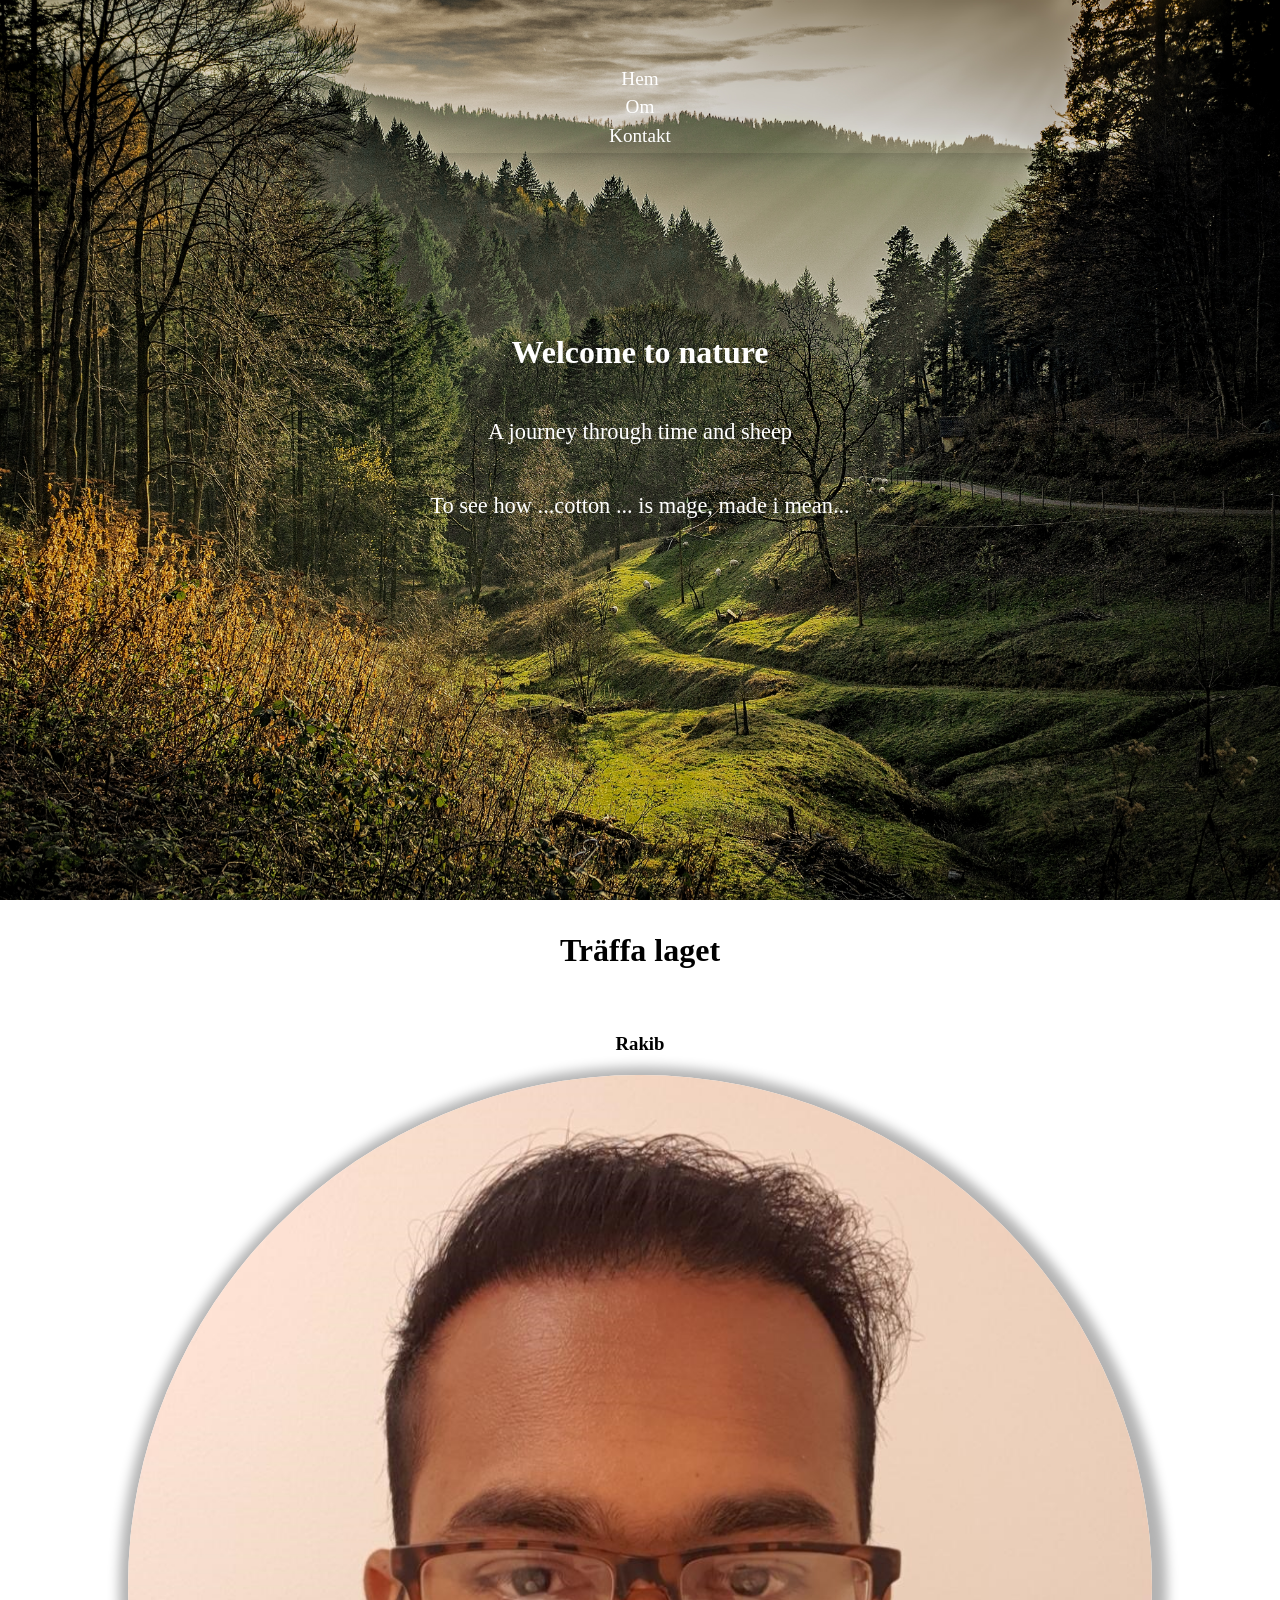
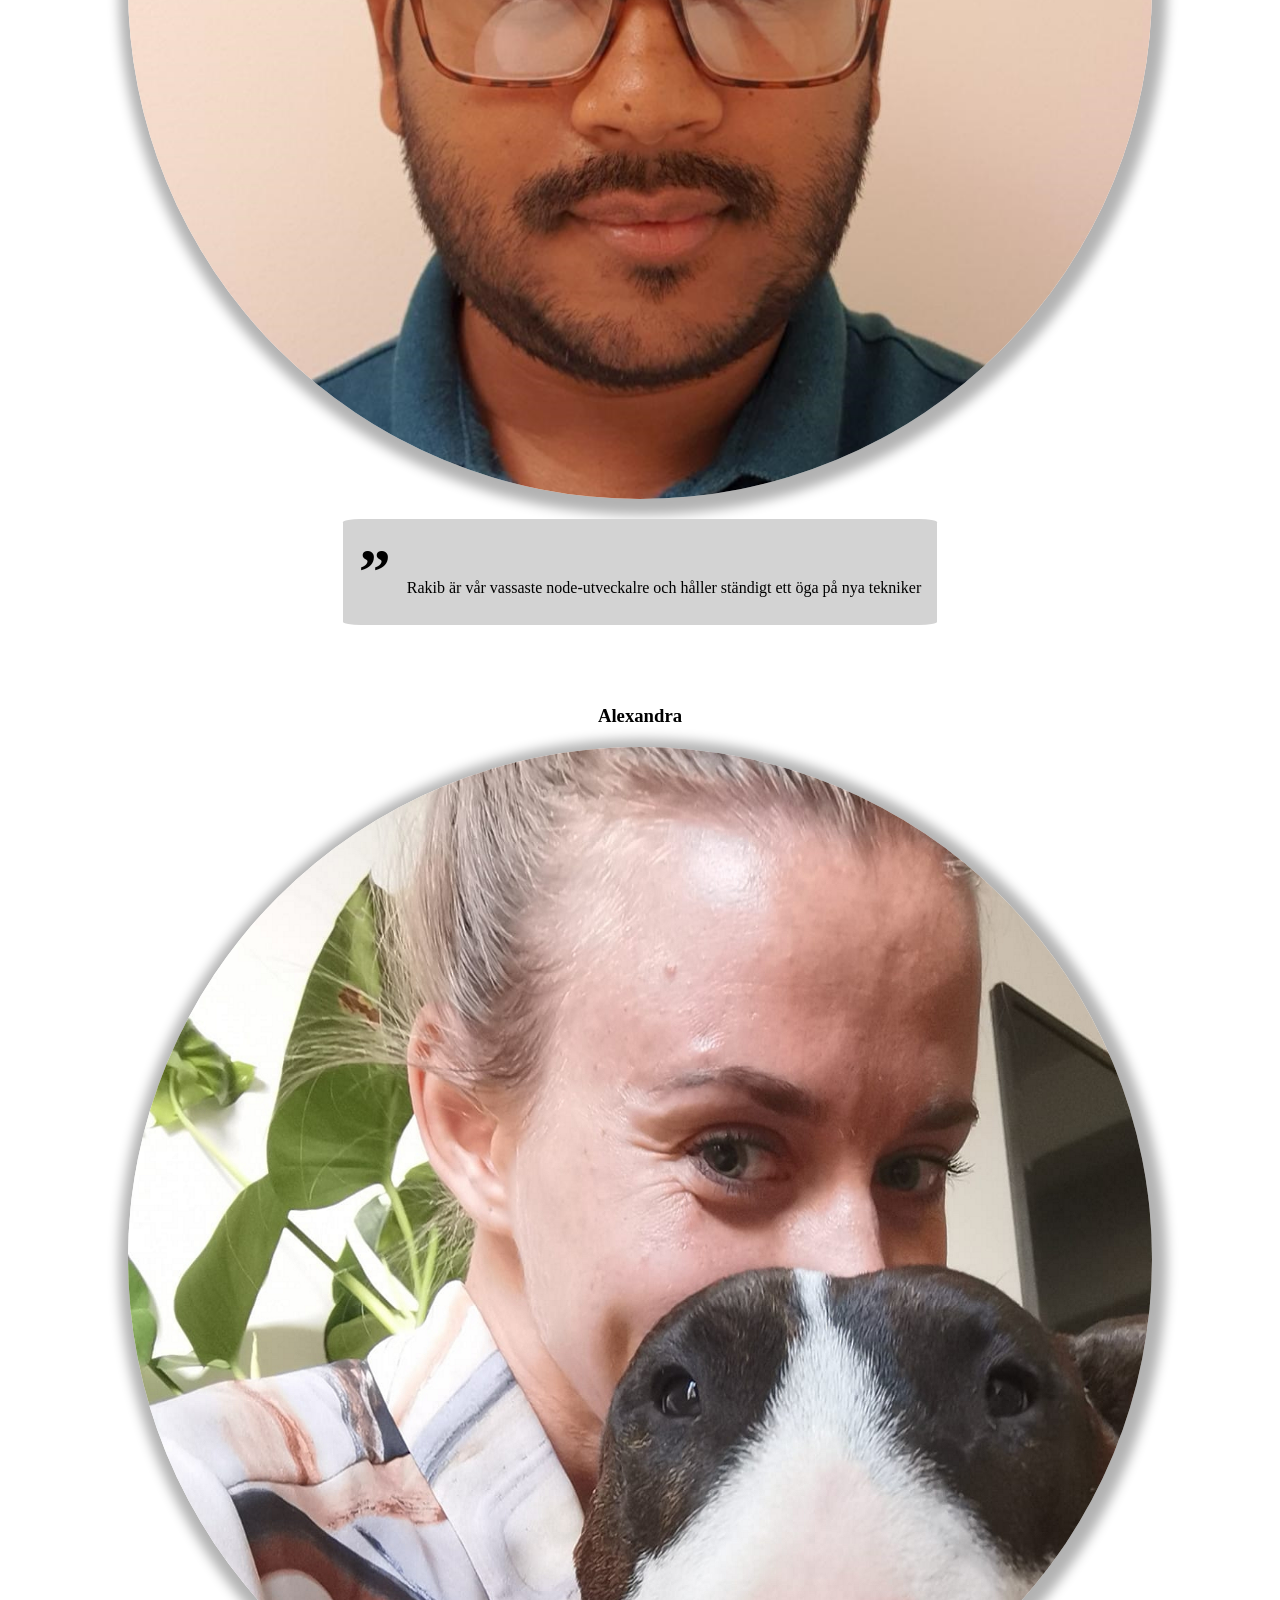
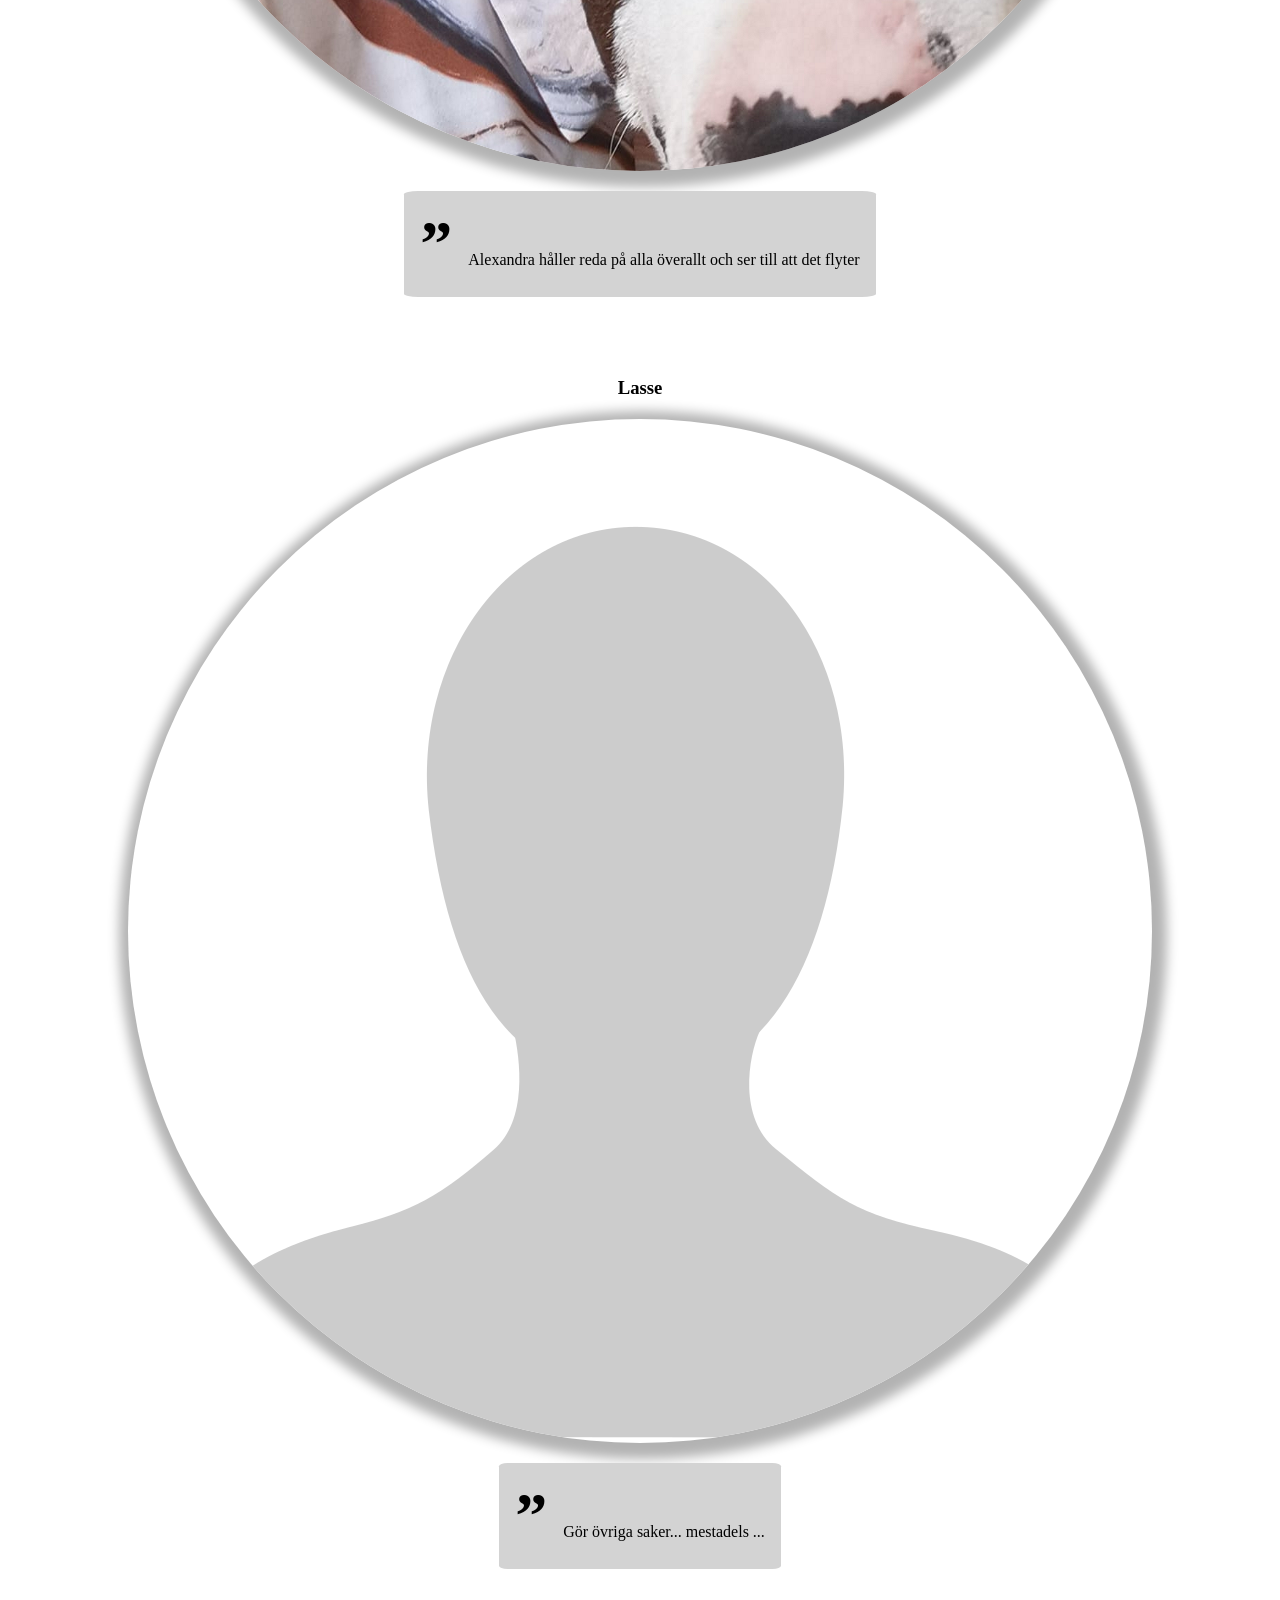
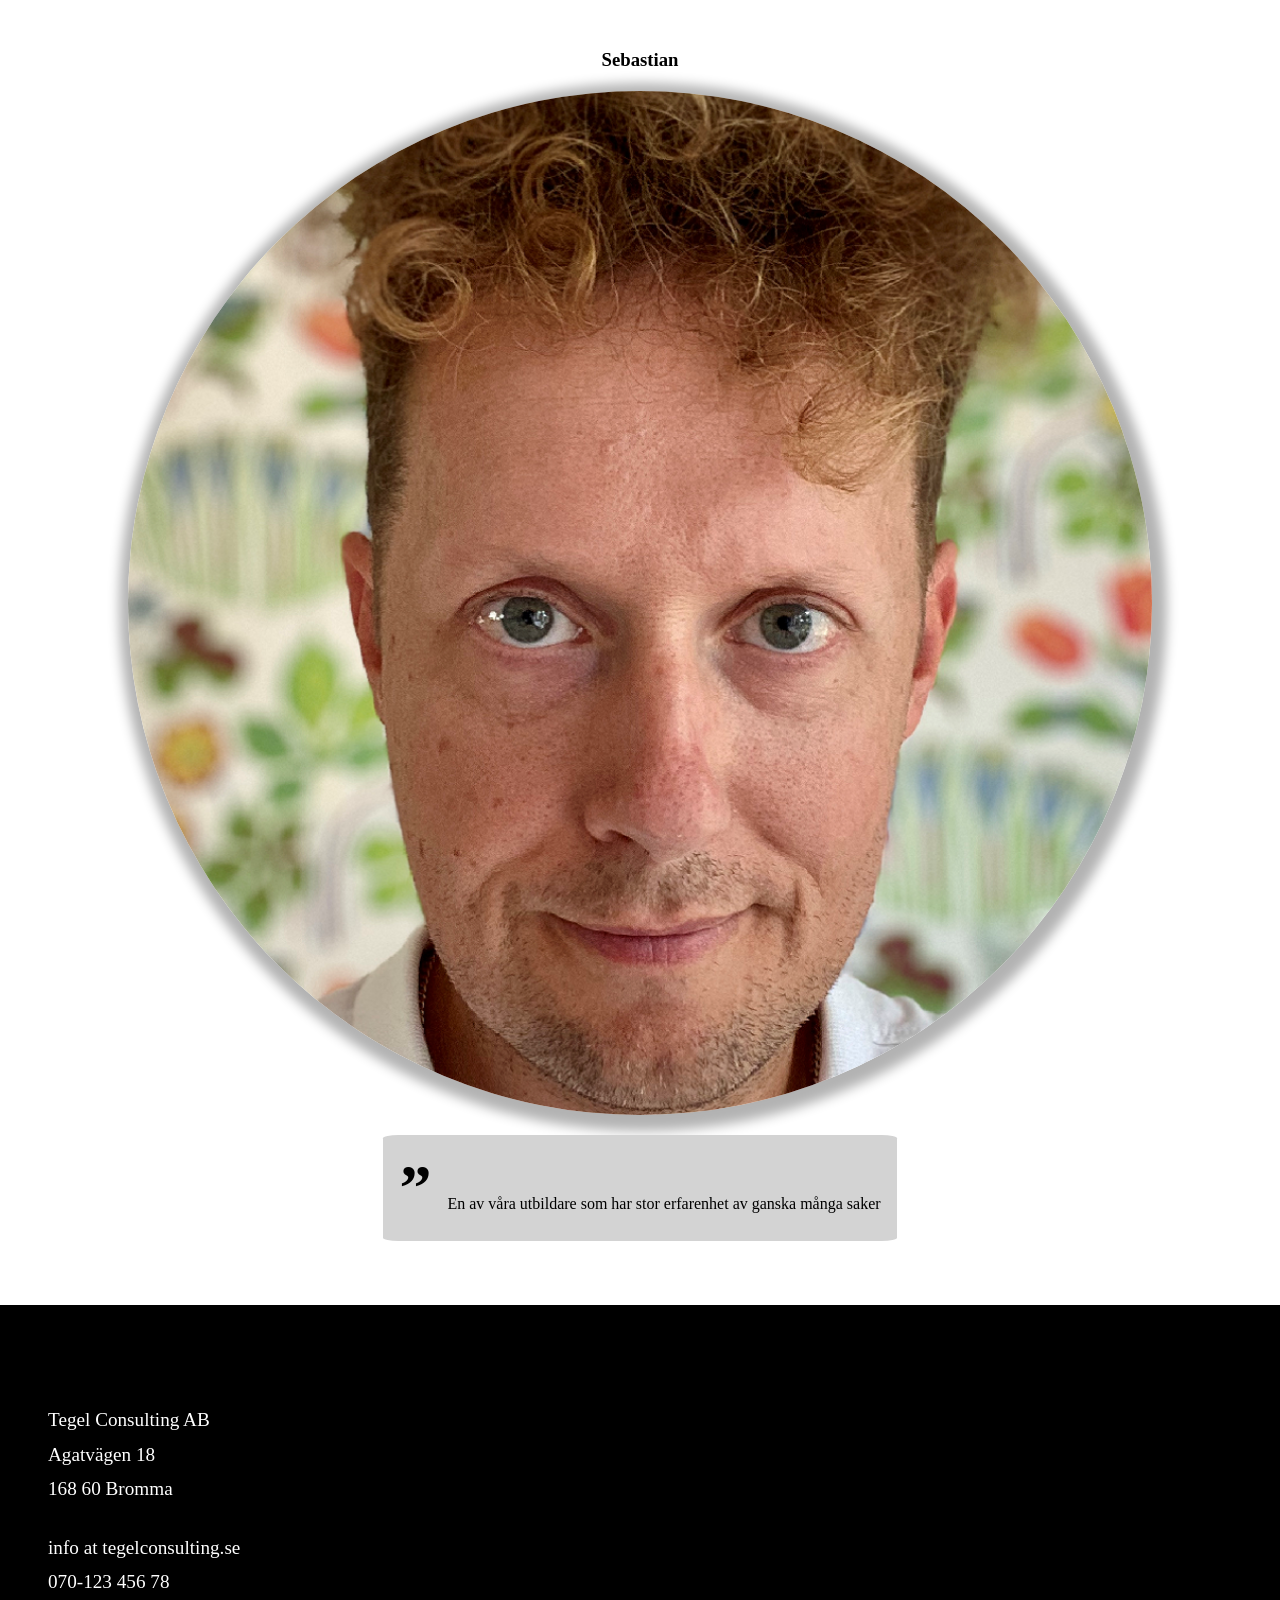
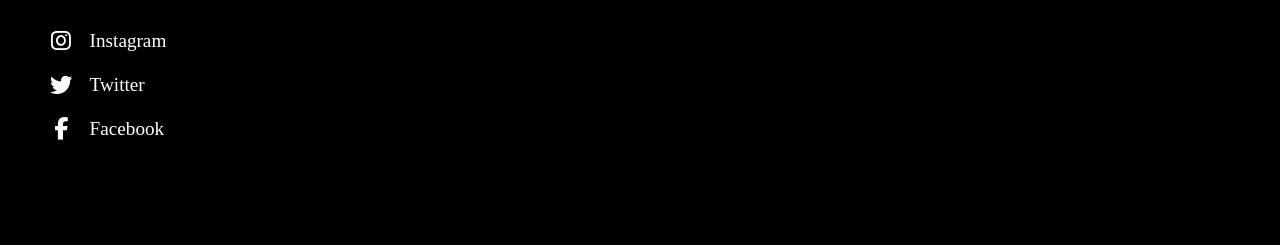
==== index.html @ 02a3647b "Mobile version implmented 90% Components are in place and css are used, looks good, final feature ne" ====
<!DOCTYPE html>
<html lang="en">
<head>
    <meta charset="UTF-8">
    <meta name="viewport" content="width=device-width, initial-scale=1.0">
    <title>Document</title>
    <link rel="stylesheet" href="https://cdnjs.cloudflare.com/ajax/libs/font-awesome/6.5.1/css/all.min.css">
    <link rel="stylesheet" href="style.css">
</head>
<body>
    <header class="header">
        <a href="">Hem</a>
        <a href="">Om</a>
        <a href="">Kontakt</a>
    </header>
    <main>
        <section class="hero">
            <h1>Welcome to nature</h1>
            <p>A journey through time and sheep</p>
            <p>To see how ...cotton ... is mage, made i mean...</p>
        </section>
        <section class="team">
            <h2>Träffa laget</h2>
            <div class="avatar-card">
                <h3>
                    Rakib
                </h3>
                <img src="/assets/assets/profiles/Rakib_Square.png" alt="" class="avatar">
                <blockquote class="avatar-quote">
                    <span class="quote-mark">
                        &rdquo;
                    </span>
                    Rakib är vår vassaste node-utveckalre och håller ständigt ett öga på nya tekniker
                </blockquote>
            </div>
            <div class="avatar-card">
                <h3>
                    Alexandra
                </h3>
                <img src="/assets/assets/profiles/Alexandra_Square.png" alt="" class="avatar">
                <blockquote class="avatar-quote">
                    <span class="quote-mark">
                        &rdquo;
                    </span>
                    Alexandra håller reda på alla överallt och ser till att det flyter
                </blockquote>
            </div>
            <div class="avatar-card">
                <h3>
                    Lasse
                </h3>
                <img src="/assets/assets/profiles/NoPerson_Square.png" alt="" class="avatar">
                <blockquote class="avatar-quote">
                    <span class="quote-mark">
                        &rdquo;
                    </span>
                    Gör övriga saker... mestadels ...
                </blockquote>
            </div>
            <div class="avatar-card">
                <h3>
                    Sebastian
                </h3>
                <img src="/assets/assets/profiles/Sebastian_Square.png" alt="" class="avatar">
                <blockquote class="avatar-quote">
                    <span class="quote-mark">
                        &rdquo;
                    </span>
                    En av våra utbildare som har stor erfarenhet av ganska många saker
                    
                </blockquote>
            </div>
        </section>
    </main>

    <footer class="footer">
        <div class="footer-section-1">
            <p class="address">Tegel Consulting AB</p>
            <p class="address">Agatvägen 18</p>
            <p class="address">168 60 Bromma</p>
        </div>
        <div class="footer-section-2">
            <p class="contact">info at tegelconsulting.se</p>
            <p class="contact">070-123 456 78</p>
        </div>
        <div class="footer-section-3">
            <a href="https://instagram.com" class="social">
                <i class="fa-brands fa-instagram"></i>
                <span>Instagram</span>
            </a>
            <a href="https://twitter.com" class="social">
                <i class="fa-brands fa-twitter"></i>
                <span>Twitter</span>
            </a>
            <a href="https://facebook.com" class="social">
                <i class="fa-brands fa-facebook-f"></i>
                <span>Facebook</span>
            </a>
        </div>
    </footer>
</body>
</html>
---- style.css ----
*{
    margin: 0;
    padding: 0;
    box-sizing: border-box;
}

body{

}

.hero{
    font-family: Georgia, serif;
    font-weight: 100;

    display: flex;
    justify-content: center;
    align-items: center;
    color: white;
    text-align: center;
    flex-direction: column;
    padding: 3rem;
    height: 100vh;

    background-image: url('/assets/assets/negative-space-black-forest-dawn.jpg');
    background-size: cover;
    background-repeat: no-repeat;
    background-attachment: fixed;
    background-position: center;

    
}

.hero h1{
    font-size: 2rem;
    margin-bottom: 3rem;
}

.hero p{
    font-size: 1.4rem;
    margin-bottom: 3rem;
}

.header{
    font-family: Georgia, serif;
    font-weight: 100;
    font-size: 1.2rem;
    height: 17vh;
    display:flex;
    flex-direction: column;
    justify-content: flex-end;
    align-items: center;
    box-shadow: 0 -3px 20px rgba(0, 0, 0, 0.3);
    position:absolute;
    width: 100%;
    top: 0;
}

.header a {
    color:white;
    margin-bottom: 0.4rem;
}

.header a:link{
    text-decoration: none;
}


.team {
    display: grid;
    grid-template-columns: 1fr;
    gap: 1rem;
    padding: 2rem 1rem;
    justify-content: center;
}

.team h2 {
    font-family: Georgia, serif;
    font-size: 2rem;
    text-align: center;
    margin-bottom: 1rem;
}

.avatar {
    width: 80vw;
    border-radius: 50%;
    box-shadow: 3px 4px 12px 12px rgba(0, 0, 0, 0.3);
    margin-top: 20px;
}

.avatar-card {
    display: flex;
    flex-direction: column;
    align-items: center;
    padding: 2rem;
}

.avatar-quote {
    background-color: lightgrey;
    border-radius: 3%;
    min-height: 10vh;
    align-self: center;
    position: relative;
    padding: 1rem;
    margin-top: 20px;
}

.quote-mark {
    font-family: Georgia, serif;
    font-size: 4rem;
    font-weight: bold;
}

footer{
    font-family: Georgia, serif;
    font-weight: 100;
    font-size: 1.2rem;
    line-height: 1.8;

    height: 60vh;
    background-color: black;
    color: white;

    display: flex;
    flex-direction: column;
    justify-content: center;
    padding: 3rem;
    gap: 1.5rem;
}

.footer-section-3{
    display: flex;
    flex-direction: column;
    gap: 0.6rem;
}

.social{
    color: white;
    text-decoration: none;

    display: flex;
    align-items: center;
    gap: 1rem;
}

.social .fa-brands{
    font-size: 1.4rem;
    width: 1.6rem;
    text-align: center;
}
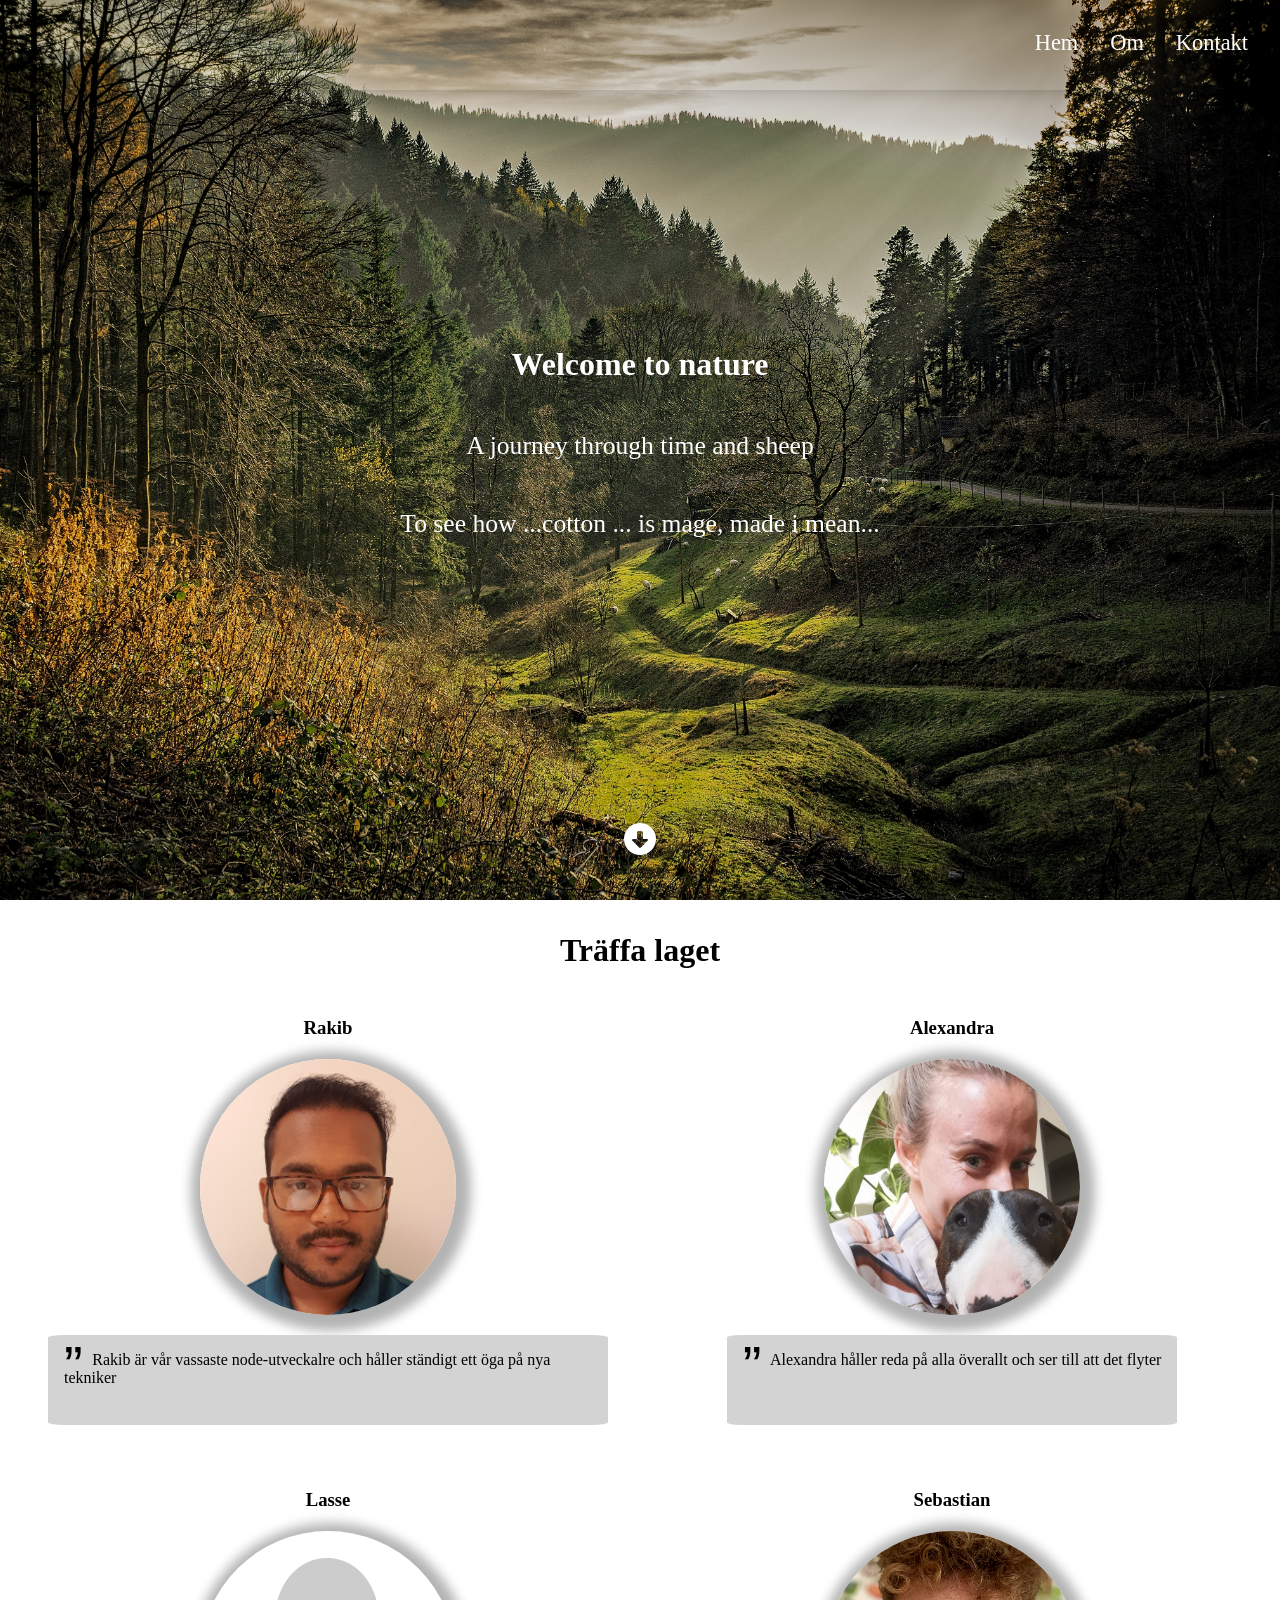
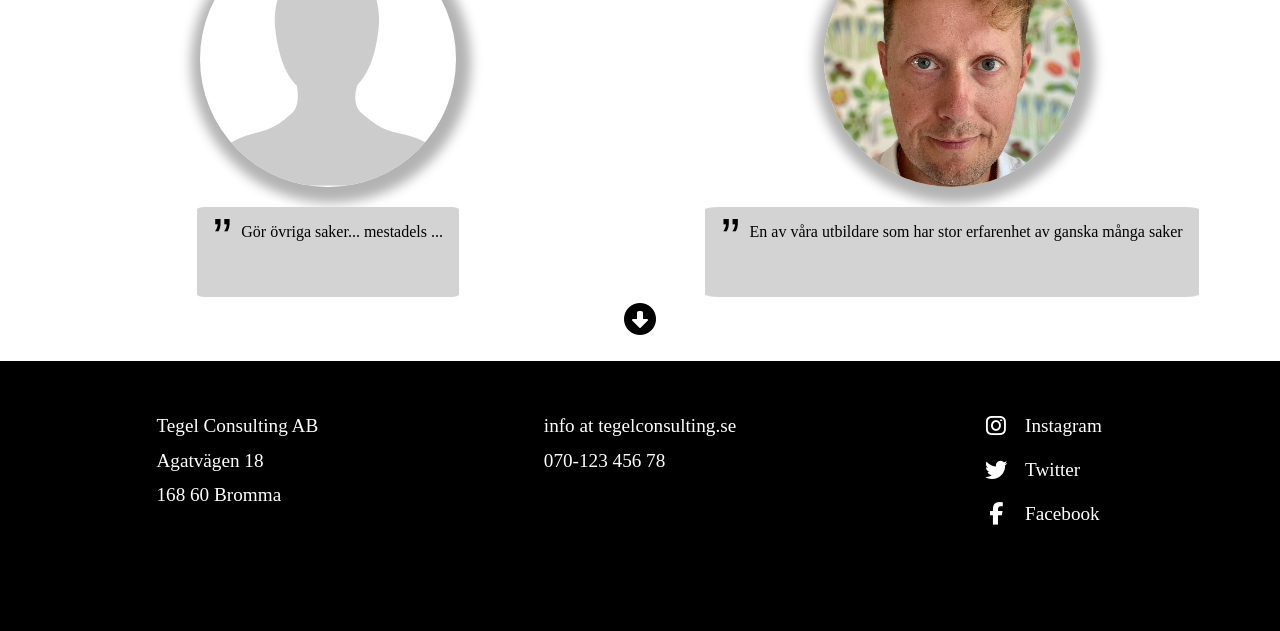
==== commit 0b2f8654: "Final fixes for the structer aswell as css Next step clean up the css file" ====
--- a/index.html
+++ b/index.html
@@ -10,70 +10,79 @@
 <body>
     <header class="header">
         <a href="">Hem</a>
-        <a href="">Om</a>
-        <a href="">Kontakt</a>
+        <a href="#section">Om</a>
+        <a href="#footer">Kontakt</a>
     </header>
     <main>
         <section class="hero">
-            <h1>Welcome to nature</h1>
-            <p>A journey through time and sheep</p>
-            <p>To see how ...cotton ... is mage, made i mean...</p>
+                <h1>Welcome to nature</h1>
+                <p>A journey through time and sheep</p>
+                <p>To see how ...cotton ... is mage, made i mean...</p>
+
+            <a href="#section" class="move-btn">
+                <i class="fa-sharp fa-solid fa-circle-down fa-2x" ></i>
+            </a>
         </section>
+                
         <section class="team">
-            <h2>Träffa laget</h2>
-            <div class="avatar-card">
-                <h3>
-                    Rakib
-                </h3>
-                <img src="/assets/assets/profiles/Rakib_Square.png" alt="" class="avatar">
-                <blockquote class="avatar-quote">
-                    <span class="quote-mark">
-                        &rdquo;
-                    </span>
-                    Rakib är vår vassaste node-utveckalre och håller ständigt ett öga på nya tekniker
-                </blockquote>
+            <div id="section"></div>
+            <div class="team-title">
+                <h2>Träffa laget</h2>
             </div>
-            <div class="avatar-card">
-                <h3>
-                    Alexandra
-                </h3>
-                <img src="/assets/assets/profiles/Alexandra_Square.png" alt="" class="avatar">
-                <blockquote class="avatar-quote">
-                    <span class="quote-mark">
-                        &rdquo;
-                    </span>
-                    Alexandra håller reda på alla överallt och ser till att det flyter
-                </blockquote>
+            <div class="card-layout">
+                <div class="avatar-card">
+                    <h3>
+                        Rakib
+                    </h3>
+                    <img src="/assets/assets/profiles/Rakib_Square.png" alt="" class="avatar">
+                    <blockquote class="avatar-quote">
+                        Rakib är vår vassaste node-utveckalre och håller ständigt ett öga på nya tekniker
+                    </blockquote>
+                </div>
+                <div class="avatar-card">
+                    <h3>
+                        Alexandra
+                    </h3>
+                    <img src="/assets/assets/profiles/Alexandra_Square.png" alt="" class="avatar">
+                    <blockquote class="avatar-quote">
+
+                        Alexandra håller reda på alla överallt och ser till att det flyter
+                    </blockquote>
+                </div>
+                <div class="avatar-card">
+                    <h3>
+                        Lasse
+                    </h3>
+                    <img src="/assets/assets/profiles/NoPerson_Square.png" alt="" class="avatar">
+                    <blockquote class="avatar-quote">
+
+                        Gör övriga saker... mestadels ...
+                    </blockquote>
+                </div>
+                <div class="avatar-card">
+                    <h3>
+                        Sebastian
+                    </h3>
+                    <img src="/assets/assets/profiles/Sebastian_Square.png" alt="" class="avatar">
+                    <blockquote class="avatar-quote">
+
+                        En av våra utbildare som har stor erfarenhet av ganska många saker
+                        
+                    </blockquote>
+                </div>
+                <a href="#footer" class="move-btn-1">
+                    <i class="fa-sharp fa-solid fa-circle-down fa-2x" ></i>
+                </a>
             </div>
-            <div class="avatar-card">
-                <h3>
-                    Lasse
-                </h3>
-                <img src="/assets/assets/profiles/NoPerson_Square.png" alt="" class="avatar">
-                <blockquote class="avatar-quote">
-                    <span class="quote-mark">
-                        &rdquo;
-                    </span>
-                    Gör övriga saker... mestadels ...
-                </blockquote>
-            </div>
-            <div class="avatar-card">
-                <h3>
-                    Sebastian
-                </h3>
-                <img src="/assets/assets/profiles/Sebastian_Square.png" alt="" class="avatar">
-                <blockquote class="avatar-quote">
-                    <span class="quote-mark">
-                        &rdquo;
-                    </span>
-                    En av våra utbildare som har stor erfarenhet av ganska många saker
-                    
-                </blockquote>
-            </div>
+
         </section>
+        
     </main>
 
     <footer class="footer">
+        <div id="footer">
+
+        </div>
         <div class="footer-section-1">
             <p class="address">Tegel Consulting AB</p>
             <p class="address">Agatvägen 18</p>
--- a/style.css
+++ b/style.css
@@ -4,12 +4,17 @@
     box-sizing: border-box;
 }
 
+html {
+    scroll-behavior: smooth;
+}
+
 body{
-
+    font-family: 'Times New Roman', Times, serif;
 }
 
 .hero{
-    font-family: Georgia, serif;
+    /*font-family: Georgia, serif;*/
+    font-family: 'Times New Roman', Times, serif;
     font-weight: 100;
 
     display: flex;
@@ -18,7 +23,7 @@
     color: white;
     text-align: center;
     flex-direction: column;
-    padding: 3rem;
+    padding: 2.5rem;
     height: 100vh;
 
     background-image: url('/assets/assets/negative-space-black-forest-dawn.jpg');
@@ -33,17 +38,40 @@
 .hero h1{
     font-size: 2rem;
     margin-bottom: 3rem;
+    margin-top: 2.1rem;
 }
 
 .hero p{
+    font-size: 1.6rem;
+    margin-bottom: 3rem;
+}
+
+.move-btn-1, .move-btn-1:hover, .move-btn:visited, .move-btn:active{
+    color: inherit;
+    position: absolute;
+    left: 50%;
+    bottom: 10px;
+    transform: translate(-50%, -50%);
+}
+
+.move-btn, .move-btn:hover, .move-btn:visited, .move-btn:active{
+    color: inherit;
+    position: absolute;
+    bottom: 5%;
+}
+
+.fa-1x {
+    font-size: 1.5rem;
+}
+
+.hero-button{
+    display: flex;
+}
+
+.header{
+    font-family: 'Times New Roman', Times, serif;
+    font-weight: 100;
     font-size: 1.4rem;
-    margin-bottom: 3rem;
-}
-
-.header{
-    font-family: Georgia, serif;
-    font-weight: 100;
-    font-size: 1.2rem;
     height: 17vh;
     display:flex;
     flex-direction: column;
@@ -57,7 +85,7 @@
 
 .header a {
     color:white;
-    margin-bottom: 0.4rem;
+    margin-bottom: 0.2rem;
 }
 
 .header a:link{
@@ -71,10 +99,11 @@
     gap: 1rem;
     padding: 2rem 1rem;
     justify-content: center;
+    position: relative;
 }
 
 .team h2 {
-    font-family: Georgia, serif;
+    font-family: 'Times New Roman', Times, serif;
     font-size: 2rem;
     text-align: center;
     margin-bottom: 1rem;
@@ -105,13 +134,21 @@
 }
 
 .quote-mark {
-    font-family: Georgia, serif;
     font-size: 4rem;
     font-weight: bold;
 }
+blockquote::before {
+  content: "\201D";          
+  font-family: Arial, Helvetica, sans-serif;  
+  font-size: 3.5em;
+  line-height: 0;                
+  vertical-align: -0.35em;       
+  margin-right: 0.1em;
+}
+
+
 
 footer{
-    font-family: Georgia, serif;
     font-weight: 100;
     font-size: 1.2rem;
     line-height: 1.8;
@@ -125,6 +162,7 @@
     justify-content: center;
     padding: 3rem;
     gap: 1.5rem;
+    justify-items: center;
 }
 
 .footer-section-3{
@@ -146,4 +184,110 @@
     font-size: 1.4rem;
     width: 1.6rem;
     text-align: center;
+}
+
+
+
+/*Desktop view */
+
+
+@media screen and (min-width: 480px) {
+    .header{
+    font-family: 'Times New Roman', Times, serif;
+    font-weight: 100;
+    font-size: 1.4rem;
+    height: 10vh;
+    display:flex;
+    flex-direction: row;
+    justify-content: flex-end;
+    align-items: center;
+    box-shadow: 0 -3px 20px rgba(0, 0, 0, 0.3);
+    position:absolute;
+    width: 100%;
+    top: 0;
+    }
+
+    .header a {
+        color:white;
+        margin-right: 2rem;
+    }
+
+    .header a:link{
+        text-decoration: none;
+    }
+
+
+    .card-layout {
+        display: grid;
+        grid-template-columns: 1fr 1fr;
+        grid-template-rows: 1fr 1fr;
+    }
+
+    .team {
+        display: block;
+        grid-template-columns: repeat(2, 1fr);
+        grid-template-rows: repeat(3, 1fr);
+        gap: 1rem;
+        padding: 2rem 1rem;
+        justify-content: center;
+        position: relative;
+    }
+
+    .team h2 {
+        font-family: 'Times New Roman', Times, serif;
+        font-size: 2rem;
+        text-align: center;
+        margin-bottom: 1rem;
+    }
+
+    .team-title{
+        grid-area: 1 / 1 / 2 / 2;
+    }
+
+    .avatar {
+    width: 20vw;
+    border-radius: 50%;
+    box-shadow: 3px 4px 12px 12px rgba(0, 0, 0, 0.3);
+    margin-top: 20px;
+    }
+
+    .avatar-card {
+        display: flex;
+        flex-direction: column;
+        align-items: center;
+        padding: 2rem;
+    }
+
+    .avatar-quote {
+        background-color: lightgrey;
+        border-radius: 3%;
+        min-height: 10vh;
+        align-self: center;
+        position: relative;
+        padding: 1rem;
+        margin-top: 20px;
+    }
+
+    .quote-mark {
+        font-size: 4rem;
+        font-weight: bold;
+    }
+
+    .footer{
+        display: grid;
+        grid-template-columns: 1fr 1fr 1fr;
+        grid-template-rows: 1fr;
+        height: 30vh;
+    }
+
+    .footer-section-1{
+        grid-area: 1;
+    }
+    .footer-section-2{
+        grid-area: 1;
+    }
+    .footer-section-3{
+        grid-area: 1;
+    }
+
 }
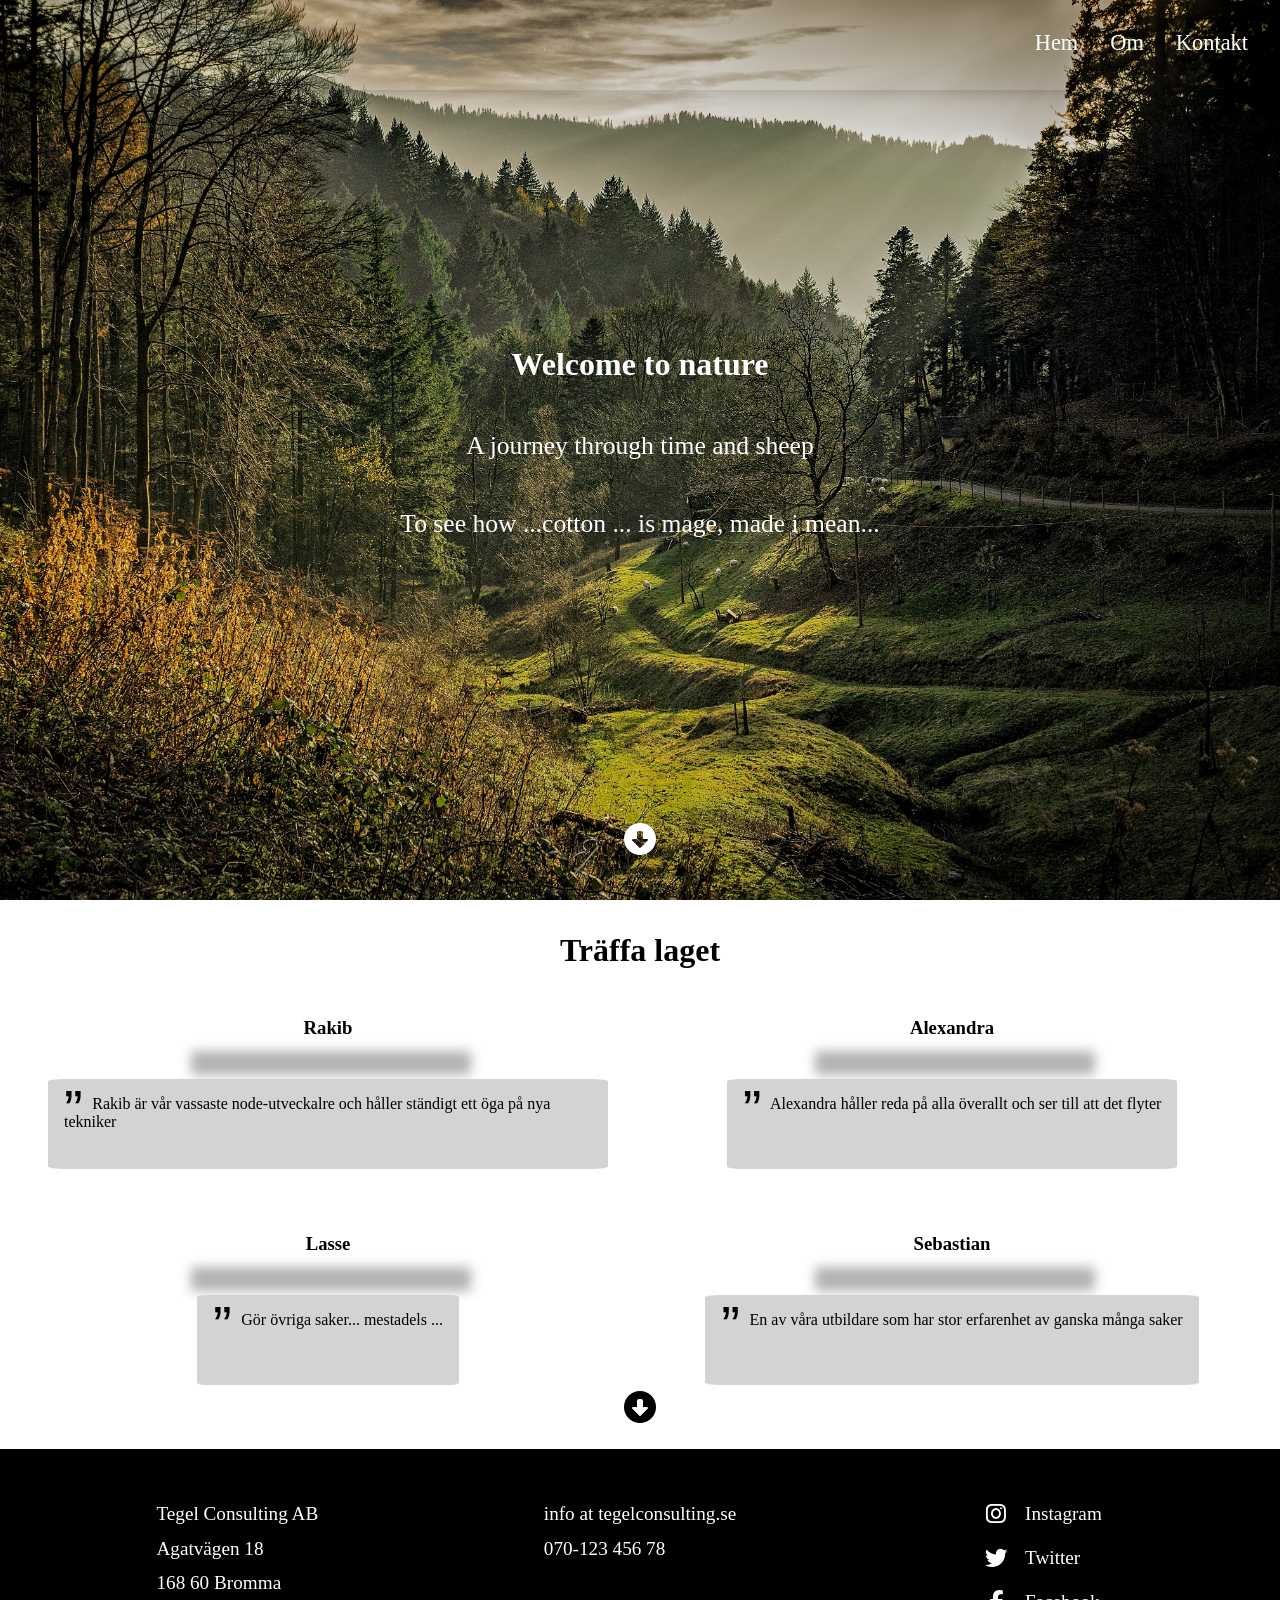
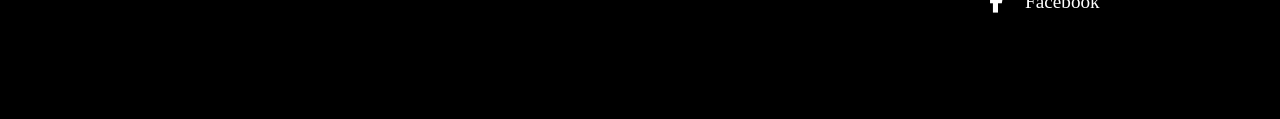
==== commit 4c7d4051: "Fix image paths - remove duplicate assets directory" ====
--- a/index.html
+++ b/index.html
@@ -34,7 +34,7 @@
                     <h3>
                         Rakib
                     </h3>
-                    <img src="/assets/assets/profiles/Rakib_Square.png" alt="" class="avatar">
+                    <img src="assets/profiles/Rakib_Square.png" alt="" class="avatar">
                     <blockquote class="avatar-quote">
                         Rakib är vår vassaste node-utveckalre och håller ständigt ett öga på nya tekniker
                     </blockquote>
@@ -43,7 +43,7 @@
                     <h3>
                         Alexandra
                     </h3>
-                    <img src="/assets/assets/profiles/Alexandra_Square.png" alt="" class="avatar">
+                    <img src="assets/profiles/Alexandra_Square.png" alt="" class="avatar">
                     <blockquote class="avatar-quote">
 
                         Alexandra håller reda på alla överallt och ser till att det flyter
@@ -53,7 +53,7 @@
                     <h3>
                         Lasse
                     </h3>
-                    <img src="/assets/assets/profiles/NoPerson_Square.png" alt="" class="avatar">
+                    <img src="assets/profiles/NoPerson_Square.png" alt="" class="avatar">
                     <blockquote class="avatar-quote">
 
                         Gör övriga saker... mestadels ...
@@ -63,7 +63,7 @@
                     <h3>
                         Sebastian
                     </h3>
-                    <img src="/assets/assets/profiles/Sebastian_Square.png" alt="" class="avatar">
+                    <img src="assets/profiles/Sebastian_Square.png" alt="" class="avatar">
                     <blockquote class="avatar-quote">
 
                         En av våra utbildare som har stor erfarenhet av ganska många saker
--- a/style.css
+++ b/style.css
@@ -1,4 +1,4 @@
-*{
+* {
     margin: 0;
     padding: 0;
     box-sizing: border-box;
@@ -8,21 +8,19 @@
     scroll-behavior: smooth;
 }
 
-body{
+body {
     font-family: 'Times New Roman', Times, serif;
 }
 
-.hero{
-    /*font-family: Georgia, serif;*/
-    font-family: 'Times New Roman', Times, serif;
+.hero {
     font-weight: 100;
 
     display: flex;
+    flex-direction: column;
     justify-content: center;
     align-items: center;
-    color: white;
     text-align: center;
-    flex-direction: column;
+    color: white;
     padding: 2.5rem;
     height: 100vh;
 
@@ -31,22 +29,20 @@
     background-repeat: no-repeat;
     background-attachment: fixed;
     background-position: center;
-
-    
-}
-
-.hero h1{
+}
+
+.hero h1 {
     font-size: 2rem;
+    margin-top: 2.1rem;
     margin-bottom: 3rem;
-    margin-top: 2.1rem;
-}
-
-.hero p{
+}
+
+.hero p {
     font-size: 1.6rem;
     margin-bottom: 3rem;
 }
 
-.move-btn-1, .move-btn-1:hover, .move-btn:visited, .move-btn:active{
+.move-btn-1, .move-btn-1:hover, .move-btn:visited, .move-btn:active {
     color: inherit;
     position: absolute;
     left: 50%;
@@ -54,7 +50,7 @@
     transform: translate(-50%, -50%);
 }
 
-.move-btn, .move-btn:hover, .move-btn:visited, .move-btn:active{
+.move-btn, .move-btn:hover, .move-btn:visited, .move-btn:active {
     color: inherit;
     position: absolute;
     bottom: 5%;
@@ -64,34 +60,34 @@
     font-size: 1.5rem;
 }
 
-.hero-button{
-    display: flex;
-}
-
-.header{
-    font-family: 'Times New Roman', Times, serif;
+.hero-button {
+    display: flex;
+}
+
+.header {
     font-weight: 100;
     font-size: 1.4rem;
     height: 17vh;
-    display:flex;
+
+    display: flex;
     flex-direction: column;
     justify-content: flex-end;
     align-items: center;
+
+    position: absolute;
+    top: 0;
+    width: 100%;
     box-shadow: 0 -3px 20px rgba(0, 0, 0, 0.3);
-    position:absolute;
-    width: 100%;
-    top: 0;
 }
 
 .header a {
-    color:white;
+    color: white;
     margin-bottom: 0.2rem;
 }
 
-.header a:link{
+.header a:link {
     text-decoration: none;
 }
-
 
 .team {
     display: grid;
@@ -103,7 +99,6 @@
 }
 
 .team h2 {
-    font-family: 'Times New Roman', Times, serif;
     font-size: 2rem;
     text-align: center;
     margin-bottom: 1rem;
@@ -137,18 +132,17 @@
     font-size: 4rem;
     font-weight: bold;
 }
+
 blockquote::before {
-  content: "\201D";          
-  font-family: Arial, Helvetica, sans-serif;  
-  font-size: 3.5em;
-  line-height: 0;                
-  vertical-align: -0.35em;       
-  margin-right: 0.1em;
-}
-
-
-
-footer{
+    content: "\201D";
+    font-family: Arial, Helvetica, sans-serif;
+    font-size: 3.5em;
+    line-height: 0;
+    vertical-align: -0.35em;
+    margin-right: 0.1em;
+}
+
+footer {
     font-weight: 100;
     font-size: 1.2rem;
     line-height: 1.8;
@@ -160,18 +154,18 @@
     display: flex;
     flex-direction: column;
     justify-content: center;
+    justify-items: center;
+    gap: 1.5rem;
     padding: 3rem;
-    gap: 1.5rem;
-    justify-items: center;
-}
-
-.footer-section-3{
+}
+
+.footer-section-3 {
     display: flex;
     flex-direction: column;
     gap: 0.6rem;
 }
 
-.social{
+.social {
     color: white;
     text-decoration: none;
 
@@ -180,42 +174,23 @@
     gap: 1rem;
 }
 
-.social .fa-brands{
+.social .fa-brands {
     font-size: 1.4rem;
     width: 1.6rem;
     text-align: center;
 }
 
-
-
-/*Desktop view */
-
+/* Desktop view */
 
 @media screen and (min-width: 480px) {
-    .header{
-    font-family: 'Times New Roman', Times, serif;
-    font-weight: 100;
-    font-size: 1.4rem;
-    height: 10vh;
-    display:flex;
-    flex-direction: row;
-    justify-content: flex-end;
-    align-items: center;
-    box-shadow: 0 -3px 20px rgba(0, 0, 0, 0.3);
-    position:absolute;
-    width: 100%;
-    top: 0;
+    .header {
+        flex-direction: row;
+        height: 10vh;
     }
 
     .header a {
-        color:white;
         margin-right: 2rem;
     }
-
-    .header a:link{
-        text-decoration: none;
-    }
-
 
     .card-layout {
         display: grid;
@@ -225,69 +200,29 @@
 
     .team {
         display: block;
-        grid-template-columns: repeat(2, 1fr);
-        grid-template-rows: repeat(3, 1fr);
-        gap: 1rem;
-        padding: 2rem 1rem;
-        justify-content: center;
-        position: relative;
-    }
-
-    .team h2 {
-        font-family: 'Times New Roman', Times, serif;
-        font-size: 2rem;
-        text-align: center;
-        margin-bottom: 1rem;
-    }
-
-    .team-title{
-        grid-area: 1 / 1 / 2 / 2;
-    }
+    }
+
 
     .avatar {
-    width: 20vw;
-    border-radius: 50%;
-    box-shadow: 3px 4px 12px 12px rgba(0, 0, 0, 0.3);
-    margin-top: 20px;
-    }
-
-    .avatar-card {
-        display: flex;
-        flex-direction: column;
-        align-items: center;
-        padding: 2rem;
-    }
-
-    .avatar-quote {
-        background-color: lightgrey;
-        border-radius: 3%;
-        min-height: 10vh;
-        align-self: center;
-        position: relative;
-        padding: 1rem;
-        margin-top: 20px;
-    }
-
-    .quote-mark {
-        font-size: 4rem;
-        font-weight: bold;
-    }
-
-    .footer{
+        width: 20vw;
+    }
+
+    .footer {
         display: grid;
         grid-template-columns: 1fr 1fr 1fr;
         grid-template-rows: 1fr;
         height: 30vh;
     }
 
-    .footer-section-1{
+    .footer-section-1 {
         grid-area: 1;
     }
-    .footer-section-2{
+
+    .footer-section-2 {
         grid-area: 1;
     }
-    .footer-section-3{
+
+    .footer-section-3 {
         grid-area: 1;
     }
-
-}+}
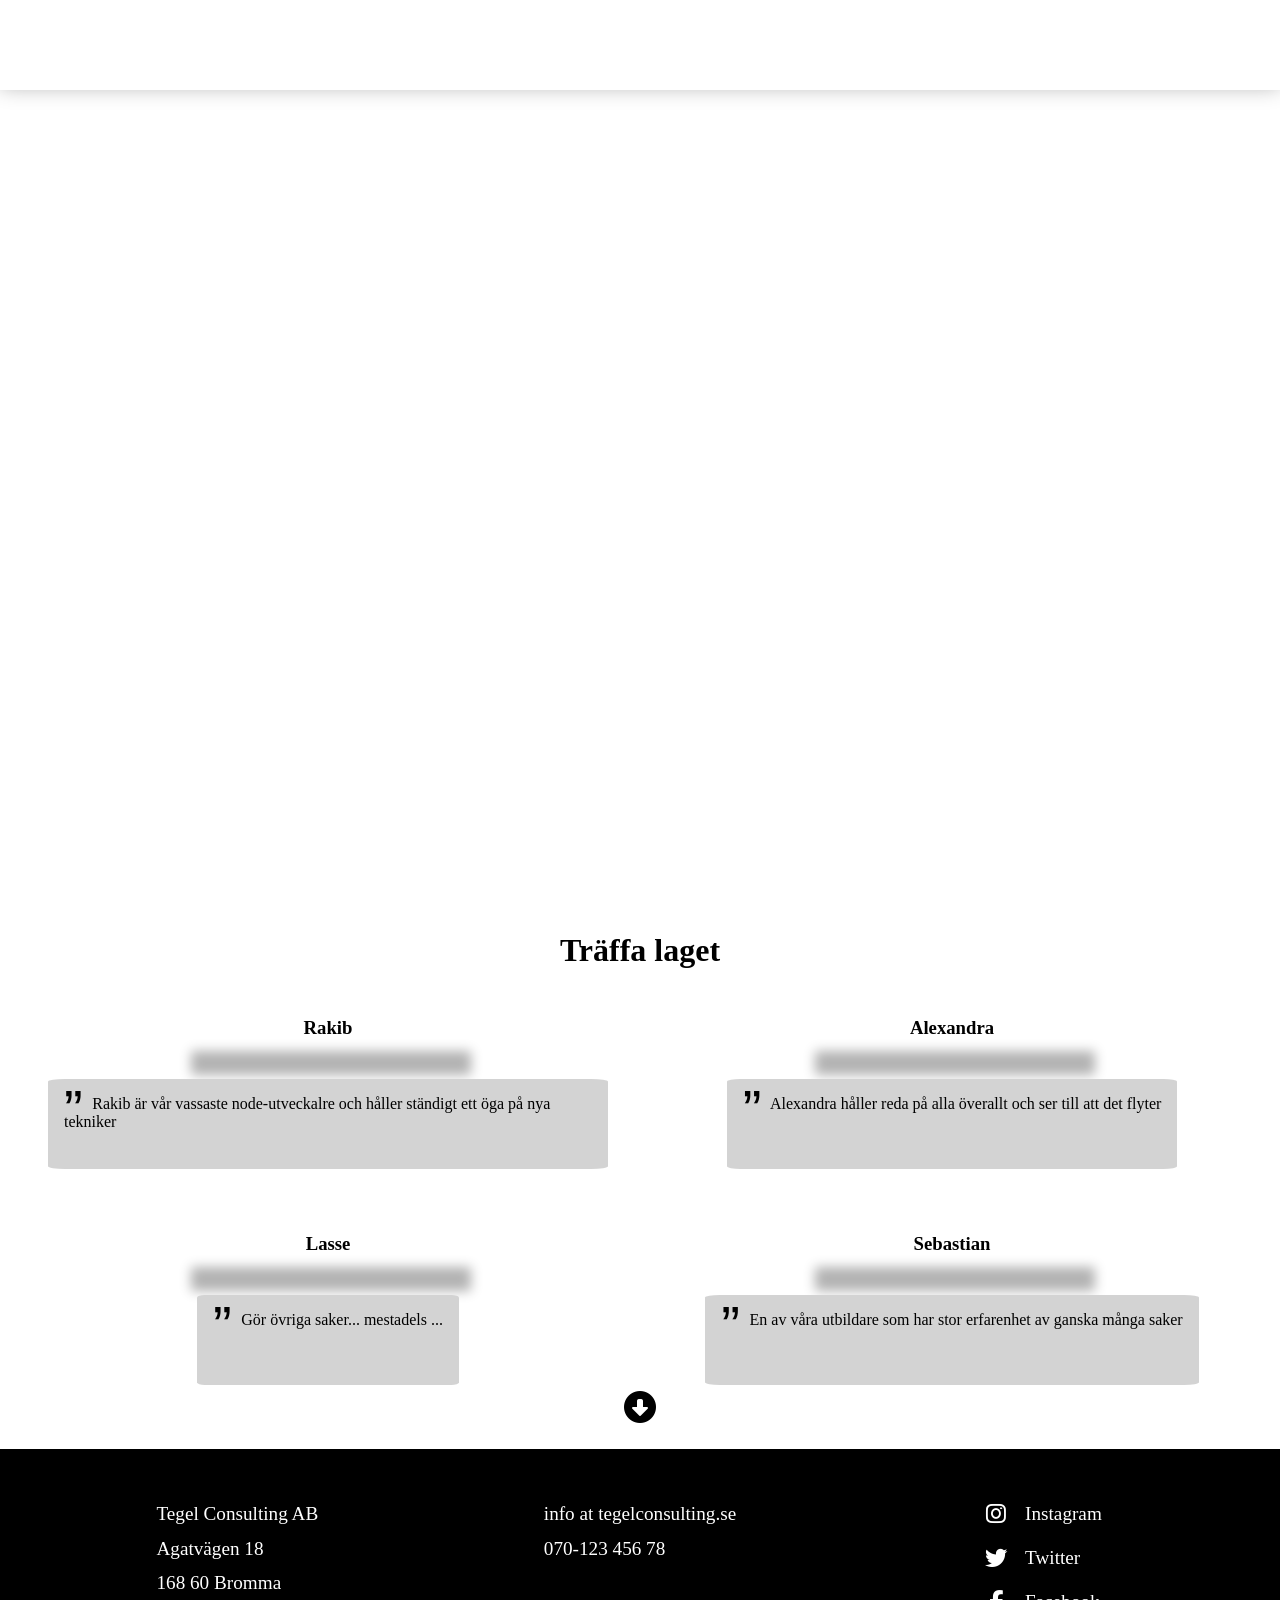
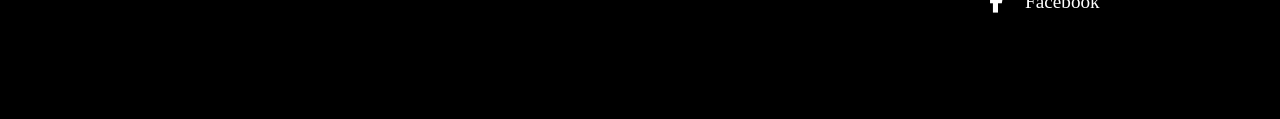
==== commit d5a40778: "Fix image paths for GitHub Pages deployment" ====
--- a/index.html
+++ b/index.html
@@ -34,7 +34,7 @@
                     <h3>
                         Rakib
                     </h3>
-                    <img src="assets/profiles/Rakib_Square.png" alt="" class="avatar">
+                    <img src="/html_css_assigment_1/assets/profiles/Rakib_Square.png" alt="" class="avatar">
                     <blockquote class="avatar-quote">
                         Rakib är vår vassaste node-utveckalre och håller ständigt ett öga på nya tekniker
                     </blockquote>
@@ -43,7 +43,7 @@
                     <h3>
                         Alexandra
                     </h3>
-                    <img src="assets/profiles/Alexandra_Square.png" alt="" class="avatar">
+                    <img src="/html_css_assigment_1/assets/profiles/Alexandra_Square.png" alt="" class="avatar">
                     <blockquote class="avatar-quote">
 
                         Alexandra håller reda på alla överallt och ser till att det flyter
@@ -53,7 +53,7 @@
                     <h3>
                         Lasse
                     </h3>
-                    <img src="assets/profiles/NoPerson_Square.png" alt="" class="avatar">
+                    <img src="/html_css_assigment_1/assets/profiles/NoPerson_Square.png" alt="" class="avatar">
                     <blockquote class="avatar-quote">
 
                         Gör övriga saker... mestadels ...
@@ -63,7 +63,7 @@
                     <h3>
                         Sebastian
                     </h3>
-                    <img src="assets/profiles/Sebastian_Square.png" alt="" class="avatar">
+                    <img src="/html_css_assigment_1/assets/profiles/Sebastian_Square.png" alt="" class="avatar">
                     <blockquote class="avatar-quote">
 
                         En av våra utbildare som har stor erfarenhet av ganska många saker
@@ -108,4 +108,4 @@
         </div>
     </footer>
 </body>
-</html>+</html>
--- a/style.css
+++ b/style.css
@@ -24,7 +24,7 @@
     padding: 2.5rem;
     height: 100vh;
 
-    background-image: url('/assets/assets/negative-space-black-forest-dawn.jpg');
+    background-image: url('/html_css_assigment_1/assets/assets/negative-space-black-forest-dawn.jpg');
     background-size: cover;
     background-repeat: no-repeat;
     background-attachment: fixed;
